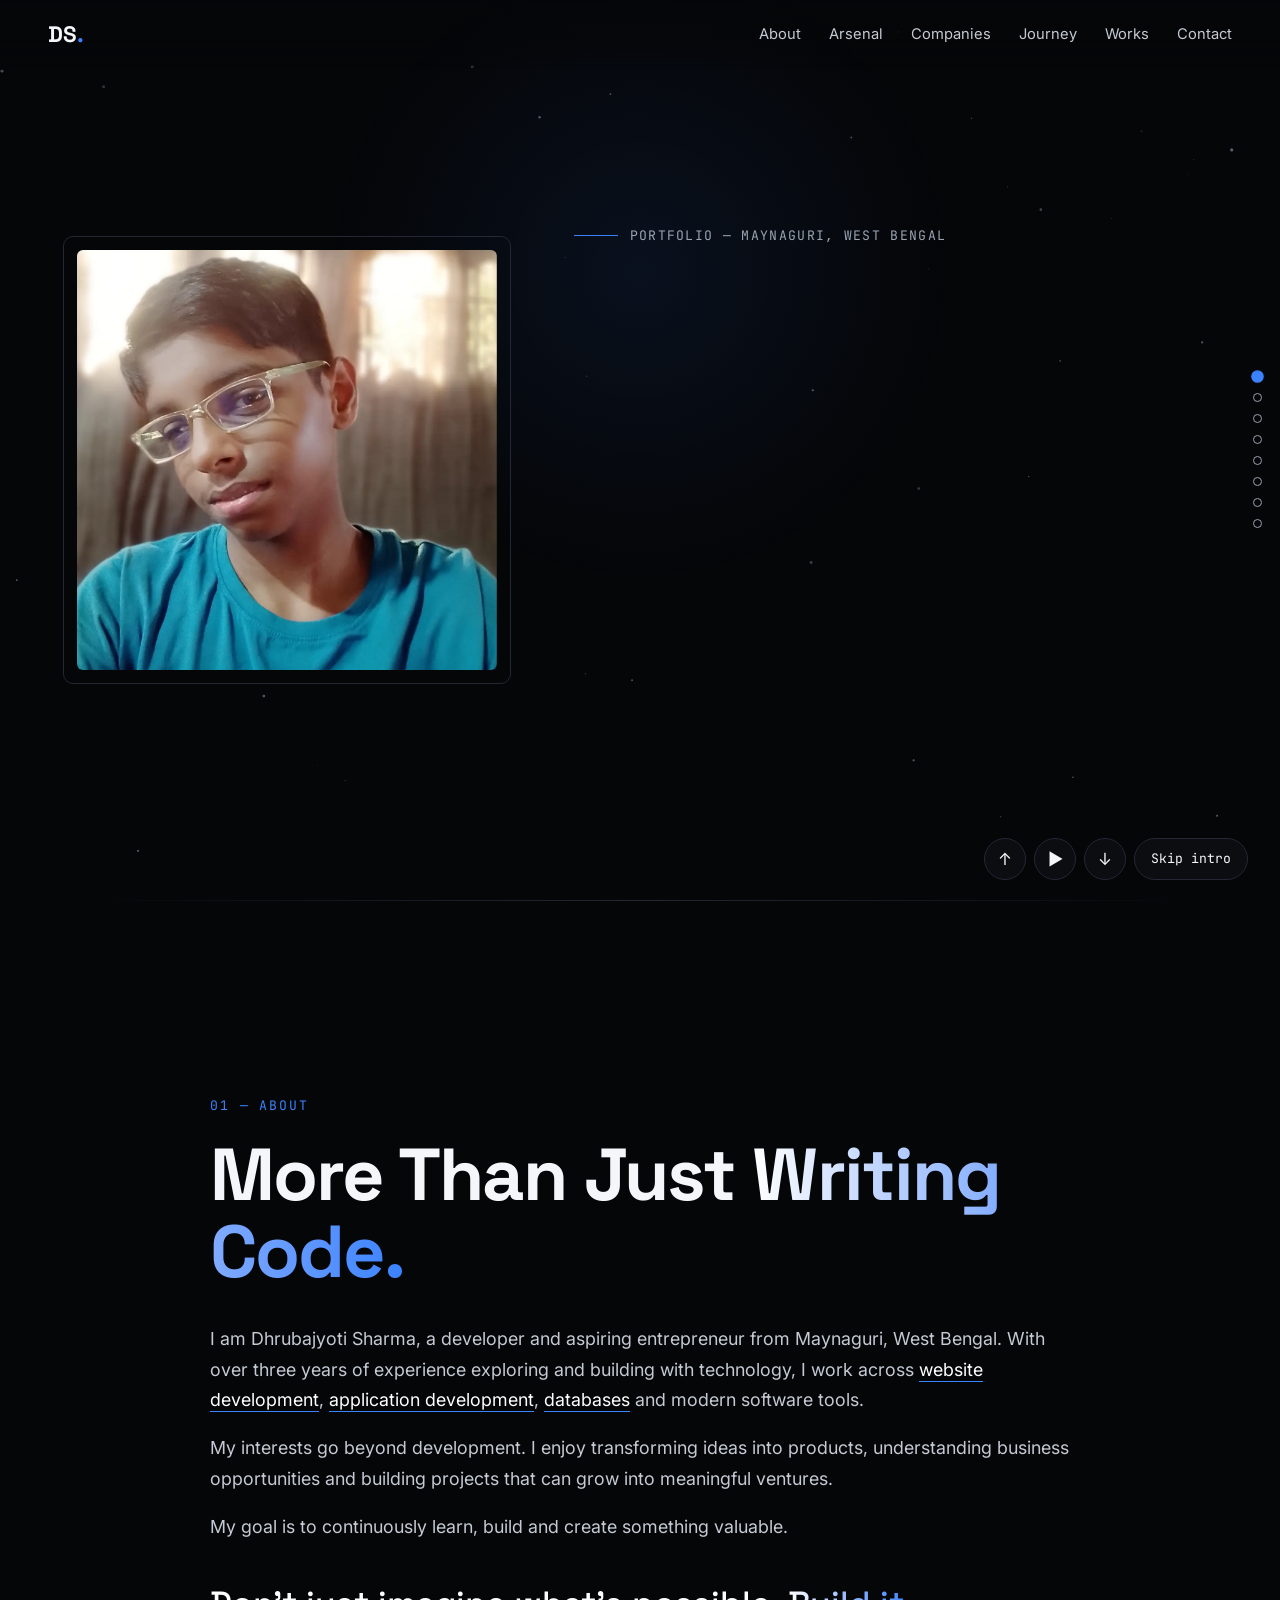
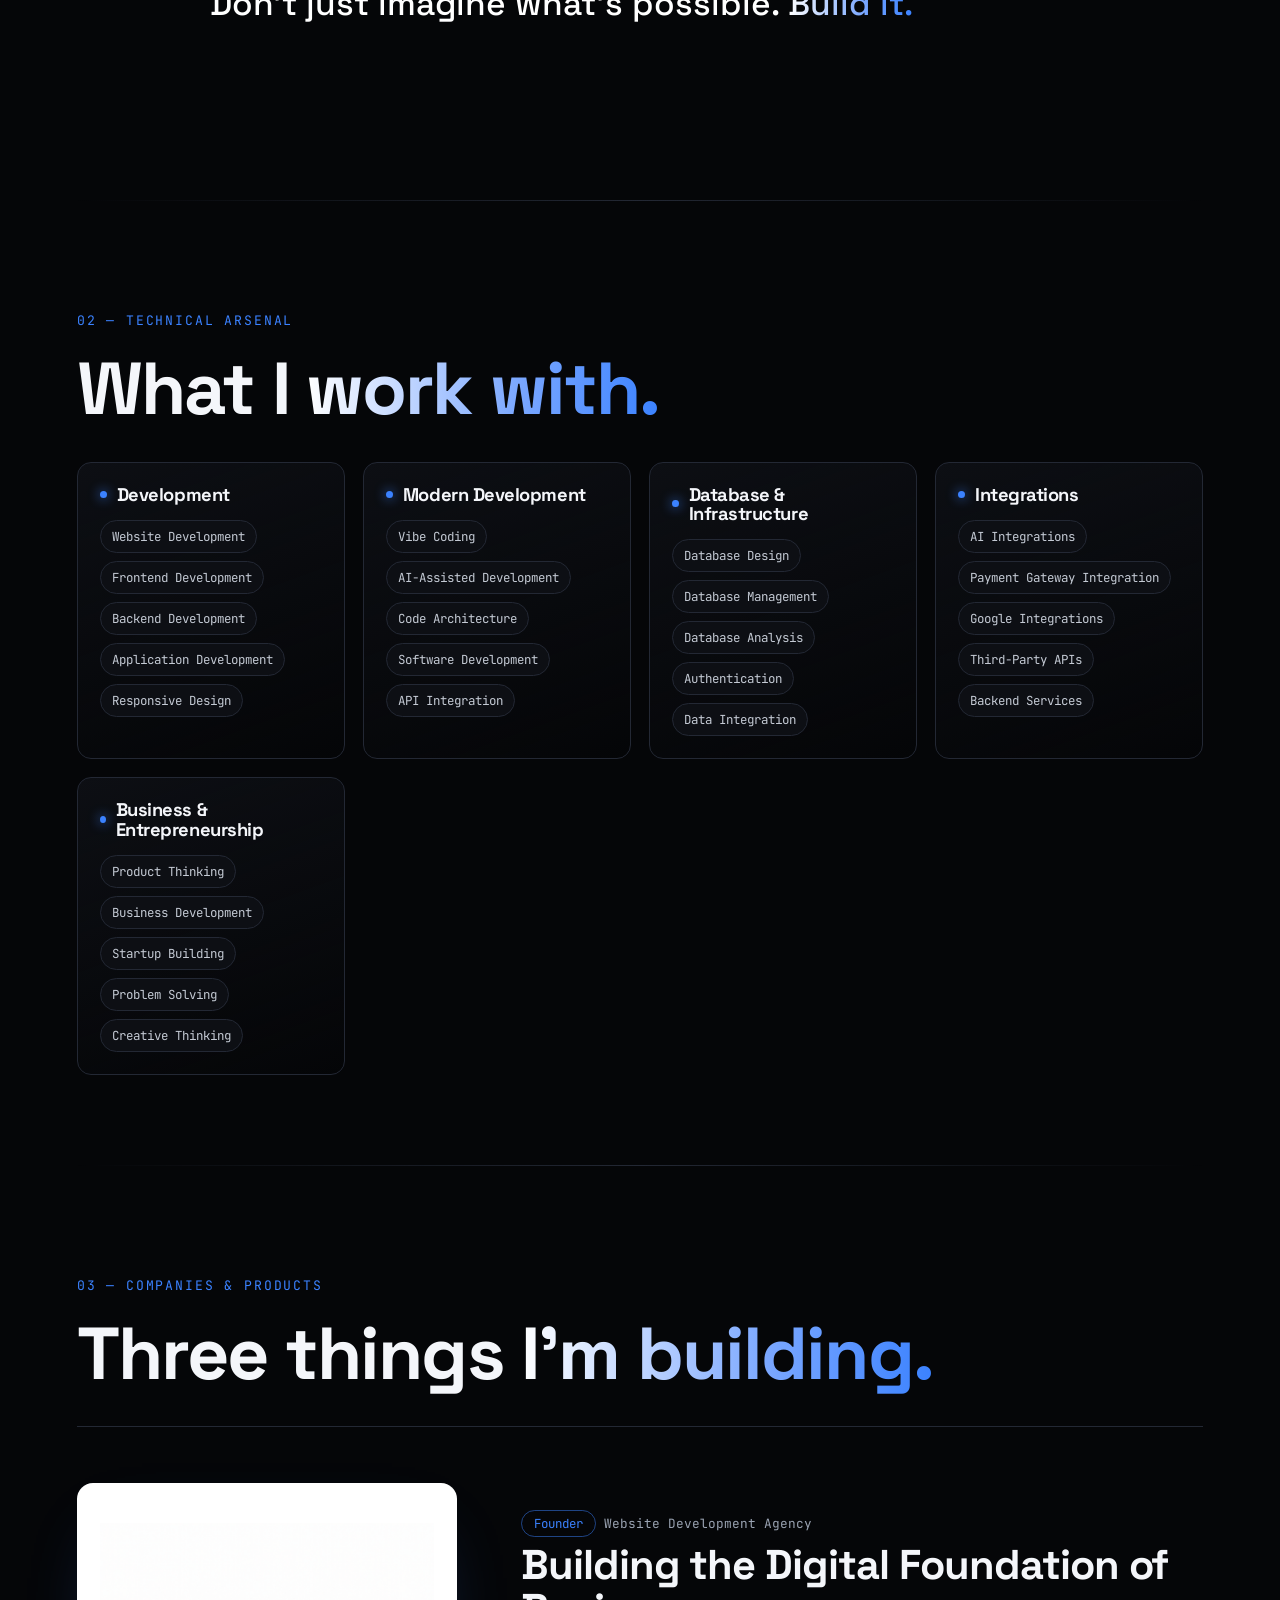
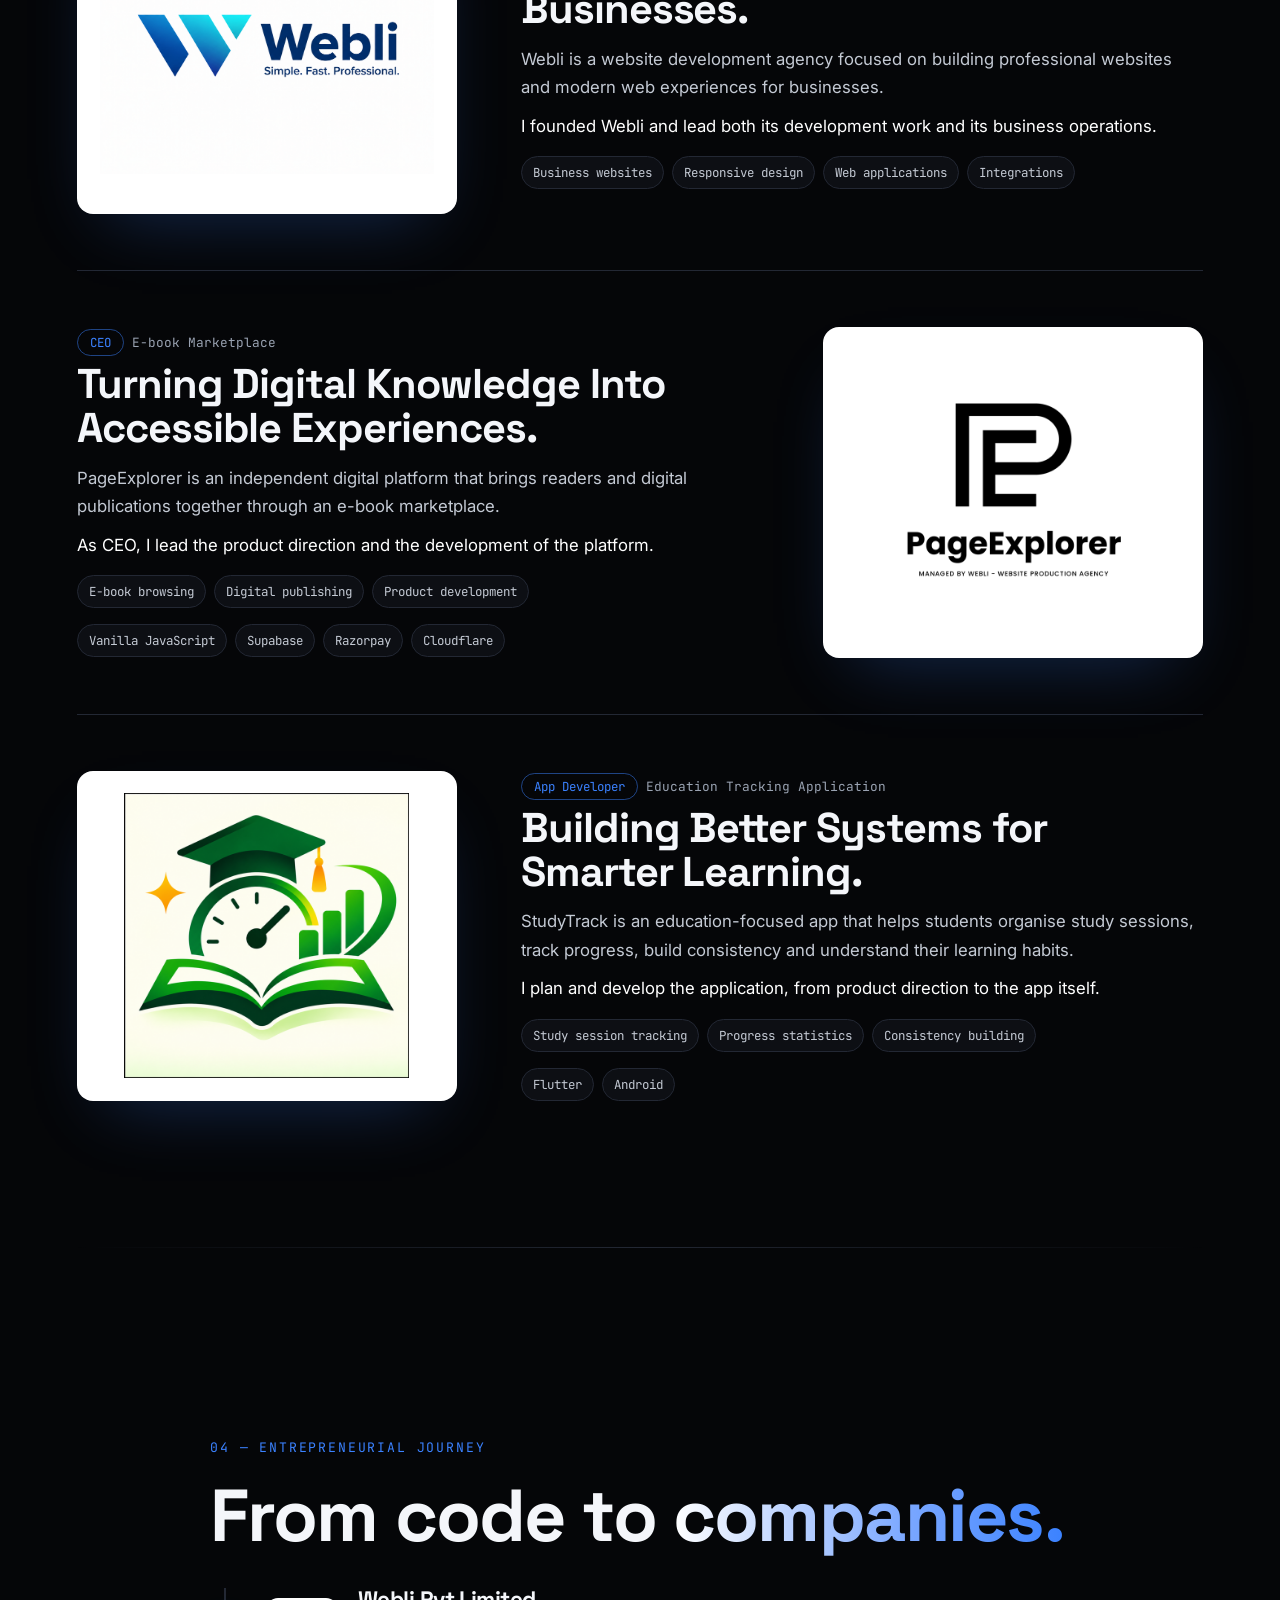
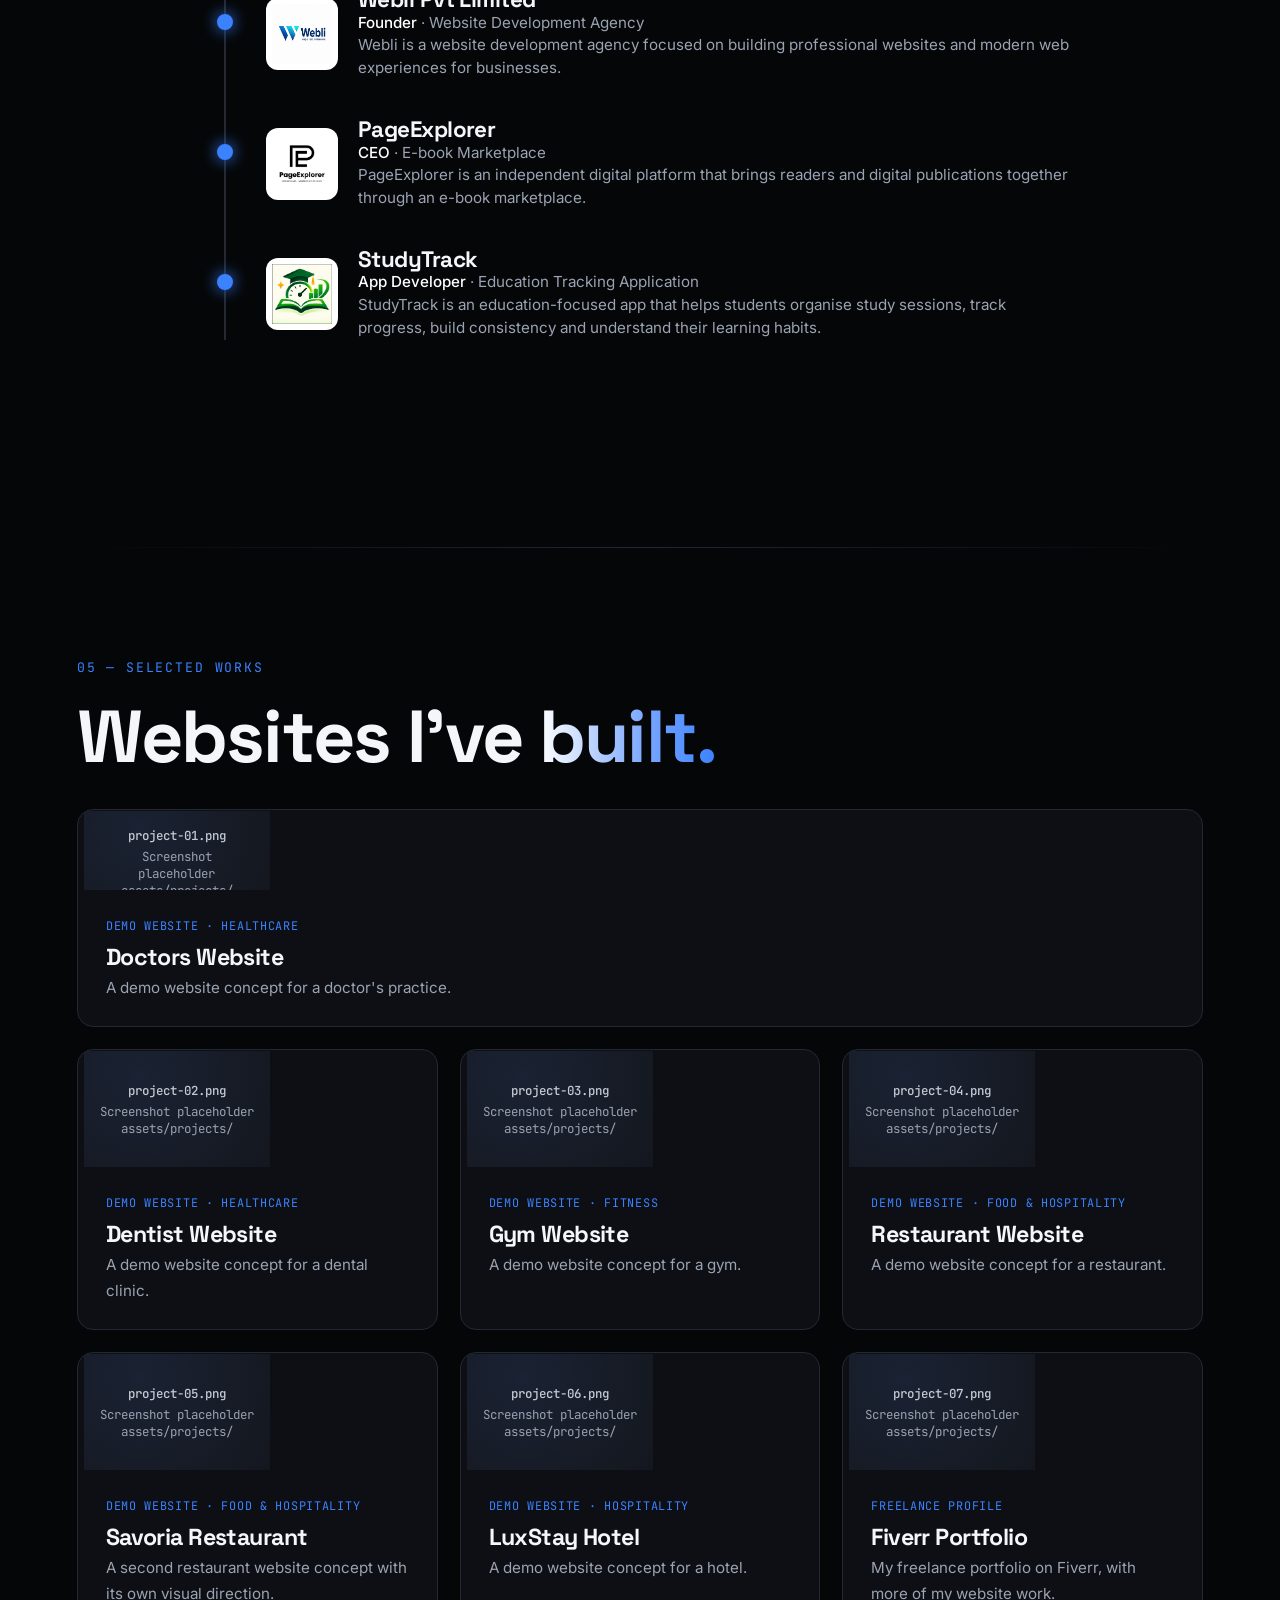
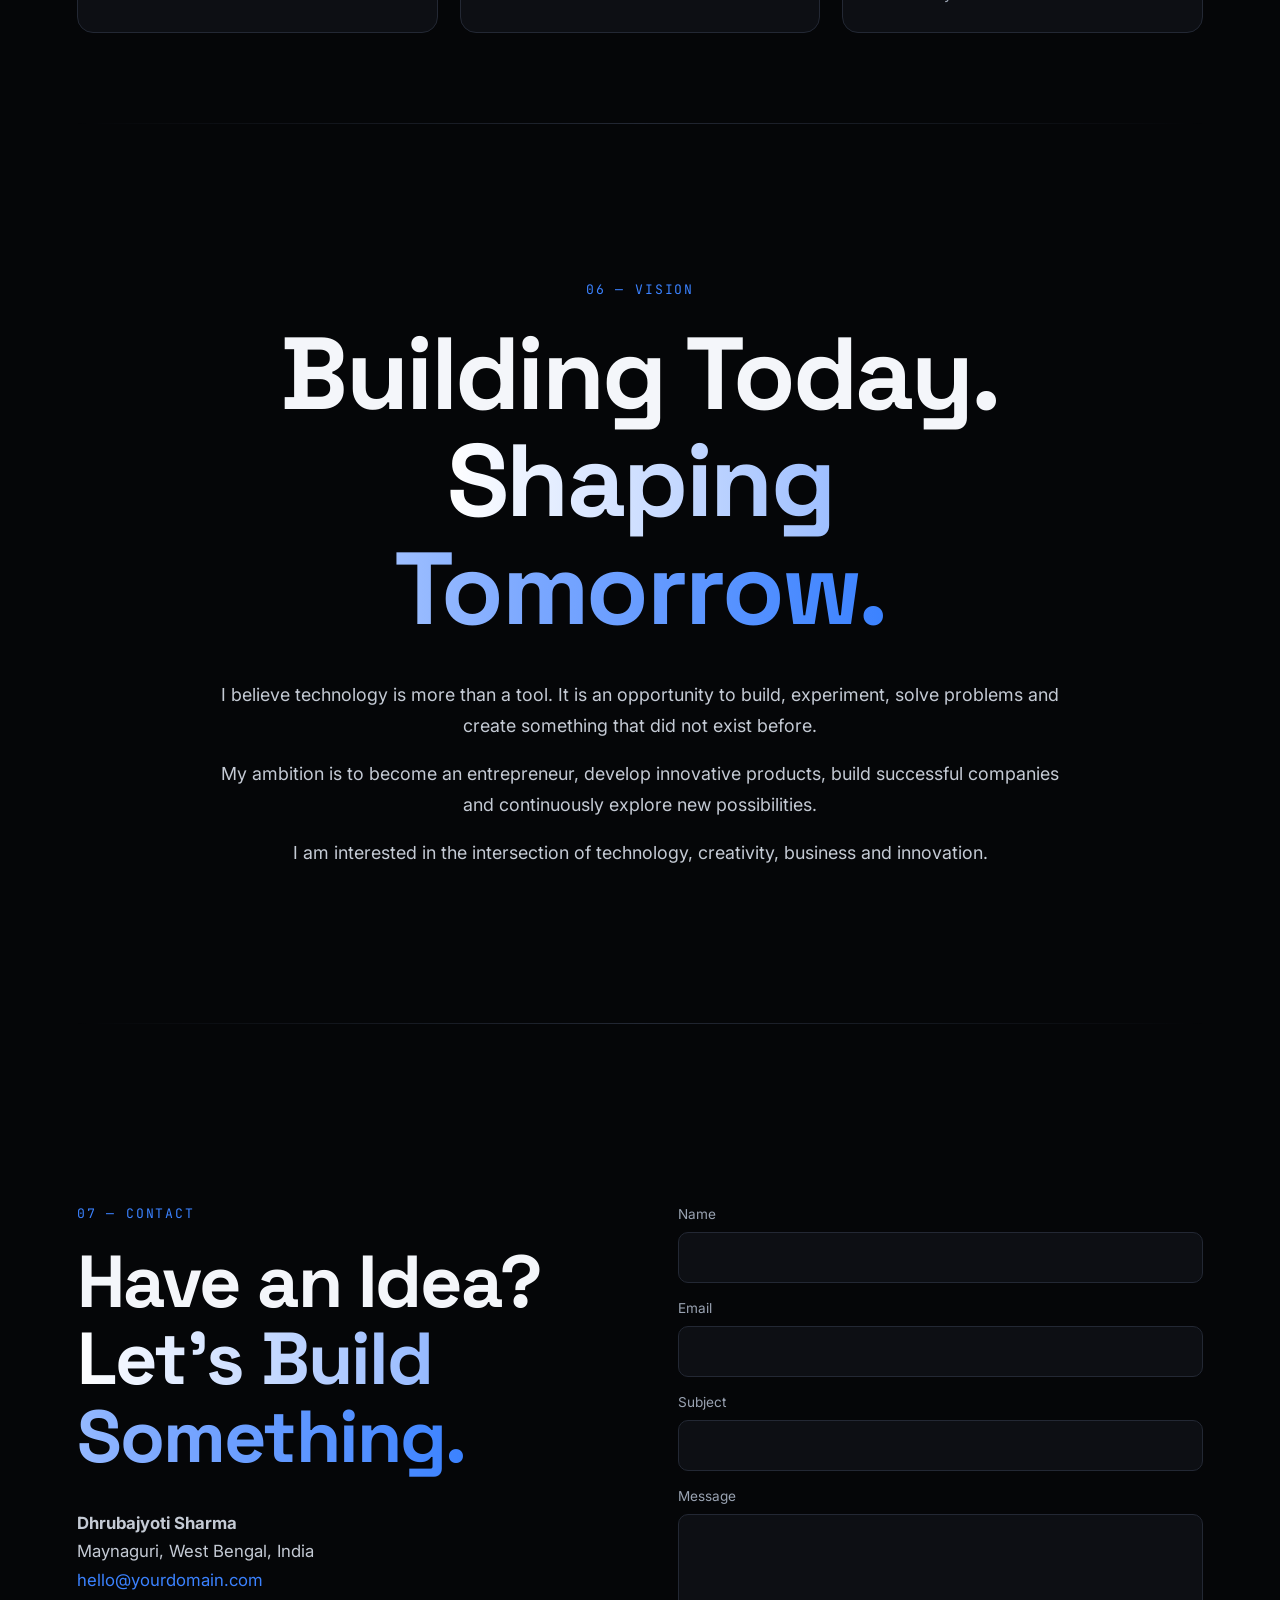
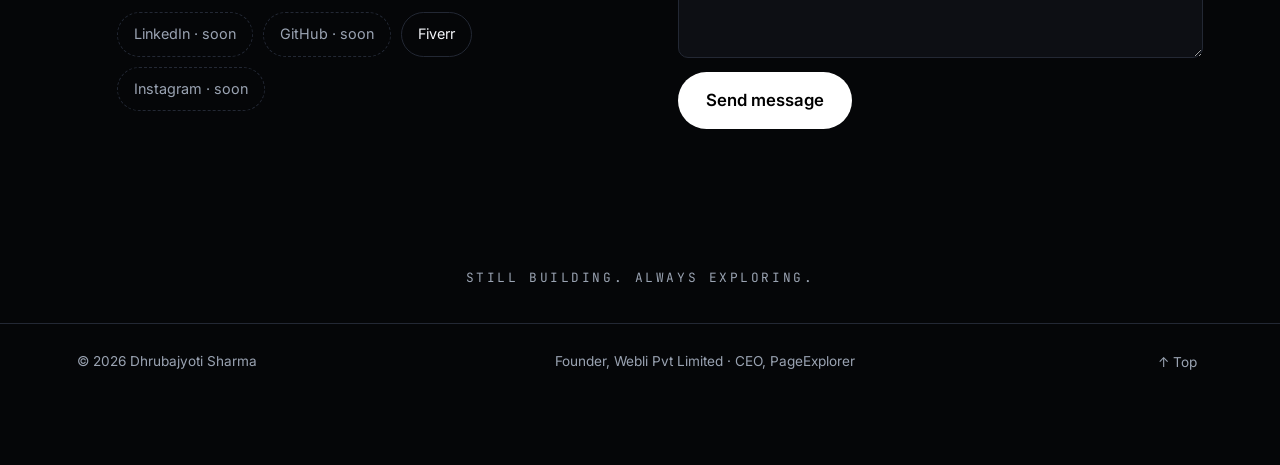
==== portfolio/index.html @ 236fb693 "Add files via upload" ====
<!doctype html>
<html lang="en">
<head>
<meta charset="utf-8">
<meta name="viewport" content="width=device-width,initial-scale=1">
<title>Dhrubajyoti Sharma — Developer, Builder, Entrepreneur</title>
<meta name="description" content="Dhrubajyoti Sharma is a website and app developer and entrepreneur from Maynaguri, West Bengal. Founder of Webli Pvt Limited, CEO of PageExplorer, App Developer of StudyTrack.">
<meta property="og:type" content="website"><meta property="og:title" content="Dhrubajyoti Sharma — Developer. Builder. Entrepreneur.">
<meta property="og:description" content="Founder of Webli Pvt Limited, CEO of PageExplorer and App Developer of StudyTrack.">
<meta property="og:image" content="/assets/profile/dhrubajyoti.png"><meta name="twitter:card" content="summary_large_image">
<meta name="theme-color" content="#050608">
<link rel="icon" href="/assets/icons/favicon.svg" type="image/svg+xml">
<link rel="preconnect" href="https://fonts.googleapis.com"><link rel="preconnect" href="https://fonts.gstatic.com" crossorigin>
<link rel="stylesheet" href="https://fonts.googleapis.com/css2?family=Inter:wght@400;500;600&family=JetBrains+Mono:wght@400;500&family=Space+Grotesk:wght@500;700&display=swap">
<link rel="stylesheet" href="css/style.css">
</head>
<body>
<div id="loader" aria-hidden="true"><span>DS</span><i></i></div>
<canvas id="fx" aria-hidden="true"></canvas><div id="glow" aria-hidden="true"></div>
<div id="cur" aria-hidden="true"></div>
<a class="skip" href="#about">Skip to content</a>

<header id="nav">
  <a class="brand" href="#hero" aria-label="Dhrubajyoti Sharma, home">DS<span>.</span></a>
  <nav id="menu" aria-label="Main">
    <a href="#about">About</a><a href="#skills">Arsenal</a><a href="#companies">Companies</a><a href="#journey">Journey</a><a href="#works">Works</a><a href="#contact">Contact</a>
  </nav>
  <button id="burger" aria-label="Open menu" aria-expanded="false"><b></b><b></b></button>
</header>
<div id="bar"><i></i></div>
<ol id="dots" aria-label="Sections"></ol>

<div id="ctl" role="group" aria-label="Presentation controls">
  <button id="prev" aria-label="Previous section">↑</button>
  <button id="play" aria-label="Play presentation">▶</button>
  <button id="next" aria-label="Next section">↓</button>
  <button id="skipIntro" class="txt">Skip intro</button>
</div>

<main>
<section id="hero" class="scene" data-label="Intro">
  <div class="hero-grid">
    <div class="portrait st st2">
      <div class="frame"><img src="assets/profile/dhrubajyoti.png" alt="Portrait of Dhrubajyoti Sharma" width="900" height="900" fetchpriority="high"></div>
      <span class="ring"></span>
    </div>
    <div class="hero-text">
      <p class="kicker mono st st1"><i></i>Portfolio — Maynaguri, West Bengal</p>
      <h1 id="hName" aria-label="Dhrubajyoti Sharma"></h1>
      <p class="roles st st3">Developer. Builder. Entrepreneur.</p>
      <p id="hIntro" class="lead"></p>
      <div class="stats st st4"><b>3+</b><span>Years of Coding Experience</span></div>
      <p class="tags mono st st4">Website Development <u>|</u> App Development <u>|</u> Vibe Coding <u>|</u> Entrepreneurship</p>
      <p class="founder st st4">Founder of <b>Webli Pvt Limited</b> · CEO of <b>PageExplorer</b> · App Developer of <b>StudyTrack</b></p>
      <div class="cta st st5"><a class="btn mag" href="#journey">Explore My Journey</a><a class="btn ghost mag" href="#works">View My Projects</a></div>
    </div>
  </div>
</section>

<section id="about" class="scene" data-label="About">
  <div class="wrap narrow">
    <p class="eyebrow mono rv">01 — About</p>
    <h2 class="big rv">More Than Just <em>Writing Code.</em></h2>
    <div class="copy">
      <p class="rv">I am Dhrubajyoti Sharma, a developer and aspiring entrepreneur from Maynaguri, West Bengal. With over three years of experience exploring and building with technology, I work across <mark>website development</mark>, <mark>application development</mark>, <mark>databases</mark> and modern software tools.</p>
      <p class="rv">My interests go beyond development. I enjoy transforming ideas into products, understanding business opportunities and building projects that can grow into meaningful ventures.</p>
      <p class="rv">My goal is to continuously learn, build and create something valuable.</p>
    </div>
    <p class="statement rv">Don't just imagine what's possible. <em>Build it.</em></p>
  </div>
</section>

<section id="skills" class="scene" data-label="Arsenal">
  <div class="wrap">
    <p class="eyebrow mono rv">02 — Technical Arsenal</p>
    <h2 class="big rv">What I <em>work with.</em></h2>
    <div id="skillGrid" class="skills"></div>
  </div>
</section>

<section id="companies" class="scene" data-label="Companies">
  <div class="wrap">
    <p class="eyebrow mono rv">03 — Companies &amp; Products</p>
    <h2 class="big rv">Three things <em>I'm building.</em></h2>
    <div id="coList"></div>
  </div>
</section>

<section id="journey" class="scene" data-label="Journey">
  <div class="wrap narrow">
    <p class="eyebrow mono rv">04 — Entrepreneurial Journey</p>
    <h2 class="big rv">From code to <em>companies.</em></h2>
    <ol id="timeline" class="timeline"><li class="line"><i></i></li></ol>
  </div>
</section>

<section id="works" class="scene" data-label="Works">
  <div class="wrap">
    <p class="eyebrow mono rv">05 — Selected Works</p>
    <h2 class="big rv">Websites I've <em>built.</em></h2>
    <div id="workGrid" class="works"></div>
  </div>
</section>

<section id="vision" class="scene center" data-label="Vision">
  <div class="wrap narrow">
    <p class="eyebrow mono rv">06 — Vision</p>
    <h2 class="huge rv">Building Today.<br><em>Shaping Tomorrow.</em></h2>
    <p class="rv">I believe technology is more than a tool. It is an opportunity to build, experiment, solve problems and create something that did not exist before.</p>
    <p class="rv">My ambition is to become an entrepreneur, develop innovative products, build successful companies and continuously explore new possibilities.</p>
    <p class="rv">I am interested in the intersection of technology, creativity, business and innovation.</p>
  </div>
</section>

<section id="contact" class="scene" data-label="Contact">
  <div class="wrap contact">
    <div>
      <p class="eyebrow mono rv">07 — Contact</p>
      <h2 class="big rv">Have an Idea? <em>Let's Build Something.</em></h2>
      <address class="rv"><b>Dhrubajyoti Sharma</b><br>Maynaguri, West Bengal, India<br><a id="mail" href="#"></a><br><span id="phone"></span></address>
      <ul id="socials" class="socials rv"></ul>
    </div>
    <form id="form" class="rv" novalidate>
      <label>Name<input name="name" autocomplete="name" required></label>
      <label>Email<input name="email" type="email" autocomplete="email" required></label>
      <label>Subject<input name="subject" required></label>
      <label>Message<textarea name="message" rows="5" required></textarea></label>
      <button class="btn mag" type="submit">Send message</button>
      <p id="fmsg" role="status" aria-live="polite"></p>
    </form>
  </div>
  <p class="closing mono rv">Still Building. Always Exploring.</p>
</section>
</main>

<footer><span>© <span id="yr"></span> Dhrubajyoti Sharma</span><span>Founder, Webli Pvt Limited · CEO, PageExplorer</span><button id="top" aria-label="Back to top">↑ Top</button></footer>

<dialog id="pd"><button class="x" aria-label="Close">×</button><div id="pdBody"></div></dialog>
<noscript><style>#loader{display:none}.rv,.st{opacity:1!important;transform:none!important}</style></noscript>
<script src="js/config.js"></script>
<script src="js/main.js"></script>
</body>
</html>
---- portfolio/css/style.css ----
:root{--bg:#050608;--ch:#0d0f14;--ch2:#14171e;--line:#232834;--tx:#f4f6fa;--mu:#9aa3b2;--si:#c4cad4;--bl:#3b82ff;--hf:'Space Grotesk',system-ui,sans-serif;--bf:'Inter',system-ui,sans-serif;--mf:'JetBrains Mono',ui-monospace,monospace;--e:cubic-bezier(.2,.7,.2,1)}
*{box-sizing:border-box;margin:0}html{scroll-behavior:smooth;scroll-padding-top:0}
body{background:var(--bg);color:var(--tx);font:400 1.05rem/1.7 var(--bf);overflow-x:hidden;-webkit-font-smoothing:antialiased}
img{max-width:100%;display:block}a{color:inherit;text-decoration:none}button{font:inherit;color:inherit;cursor:pointer;background:none;border:0}
.mono{font-family:var(--mf)}em{font-style:normal;color:var(--si);background:linear-gradient(90deg,#fff,#7aa7ff 60%,var(--bl));-webkit-background-clip:text;background-clip:text;-webkit-text-fill-color:transparent}
mark{background:none;color:#fff;border-bottom:1px solid var(--bl);padding-bottom:1px}
:focus-visible{outline:2px solid var(--bl);outline-offset:3px}
.skip{position:fixed;left:-999px;top:8px;z-index:99;background:#fff;color:#000;padding:8px 14px;border-radius:8px}.skip:focus{left:8px}
#fx{position:fixed;inset:0;width:100%;height:100%;z-index:0;pointer-events:none}
#glow{position:fixed;inset:0;z-index:0;pointer-events:none;background:radial-gradient(520px circle at var(--mx,50%) var(--my,30%),rgba(59,130,255,.09),transparent 60%)}
#cur{position:fixed;left:0;top:0;width:34px;height:34px;margin:-17px 0 0 -17px;border:1px solid rgba(255,255,255,.5);border-radius:50%;z-index:90;pointer-events:none;opacity:0;transition:width .25s,height .25s,margin .25s,background .25s,opacity .3s}
#cur.on{opacity:1}#cur.big{width:64px;height:64px;margin:-32px 0 0 -32px;background:rgba(59,130,255,.15)}
@media(hover:none),(pointer:coarse){#cur{display:none}}
#loader{position:fixed;inset:0;z-index:100;background:var(--bg);display:grid;place-items:center;transition:opacity .8s,visibility .8s}
#loader span{font:700 2.4rem var(--hf);letter-spacing:.1em}#loader i{position:absolute;left:50%;top:calc(50% + 40px);width:90px;margin-left:-45px;height:2px;background:linear-gradient(90deg,transparent,var(--bl),transparent);animation:ld 1.1s infinite}
@keyframes ld{50%{opacity:.2;transform:scaleX(.4)}}#loader.out{opacity:0;visibility:hidden}
#nav{position:fixed;top:0;left:0;right:0;z-index:50;display:flex;justify-content:space-between;align-items:center;padding:18px clamp(18px,4vw,48px);background:linear-gradient(#050608e6,transparent)}
.brand{font:700 1.4rem var(--hf)}.brand span{color:var(--bl)}
#menu{display:flex;gap:28px;font-size:.92rem;color:var(--si)}#menu a{position:relative;padding:4px 0}#menu a:after{content:"";position:absolute;left:0;bottom:0;height:1px;width:100%;background:var(--bl);transform:scaleX(0);transform-origin:left;transition:transform .4s var(--e)}#menu a:hover:after,#menu a.act:after{transform:scaleX(1)}#menu a.act,#menu a:hover{color:#fff}
#burger{display:none;width:44px;height:44px;position:relative}#burger b{position:absolute;left:11px;right:11px;height:2px;background:#fff;transition:.3s}#burger b:first-child{top:17px}#burger b:last-child{top:25px}#burger[aria-expanded=true] b:first-child{top:21px;transform:rotate(45deg)}#burger[aria-expanded=true] b:last-child{top:21px;transform:rotate(-45deg)}
#bar{position:fixed;top:0;left:0;right:0;height:2px;z-index:60}#bar i{display:block;height:100%;width:0;background:linear-gradient(90deg,var(--si),var(--bl))}
#dots{position:fixed;right:18px;top:50%;transform:translateY(-50%);z-index:40;list-style:none;display:flex;flex-direction:column;gap:12px}
#dots a{display:block;width:9px;height:9px;border-radius:50%;border:1px solid var(--mu);transition:.3s}#dots a.act{background:var(--bl);border-color:var(--bl);transform:scale(1.4)}
#ctl{position:fixed;right:clamp(14px,3vw,32px);bottom:20px;z-index:55;display:flex;gap:8px;align-items:center}
#ctl button{height:42px;min-width:42px;border:1px solid var(--line);border-radius:21px;background:#0d0f14cc;backdrop-filter:blur(6px);transition:.3s}#ctl button:hover{border-color:var(--bl)}#ctl .txt{padding:0 16px;font-size:.82rem;font-family:var(--mf)}
.scene{position:relative;z-index:1;min-height:100vh;min-height:100svh;display:flex;align-items:center;padding:110px clamp(20px,6vw,90px) 90px}
.scene+.scene:before{content:"";position:absolute;top:0;left:clamp(20px,6vw,90px);right:clamp(20px,6vw,90px);height:1px;background:linear-gradient(90deg,transparent,var(--line),transparent)}
.scene.center{text-align:center}.wrap{width:100%;max-width:1200px;margin:0 auto}.narrow{max-width:860px}
.eyebrow{color:var(--bl);font-size:.82rem;letter-spacing:.14em;text-transform:uppercase;margin-bottom:18px}
h1,h2,h3{font-family:var(--hf);line-height:1.05;letter-spacing:-.025em}
.big{font-size:clamp(2.3rem,6vw,4.6rem);margin-bottom:34px}.huge{font-size:clamp(2.6rem,8vw,6.4rem);margin-bottom:38px}
.copy p,.center p:not(.eyebrow){color:var(--si);margin-bottom:18px;font-size:1.12rem}
.statement{margin-top:40px;font:500 clamp(1.4rem,3vw,2.1rem)/1.25 var(--hf)!important;color:#fff!important}
.rv{opacity:0;transform:translateY(26px);transition:opacity .7s var(--e),transform .7s var(--e);transition-delay:calc(var(--i,0)*70ms)}.rv.in{opacity:1;transform:none}
/* hero */
.hero-grid{width:100%;max-width:1200px;margin:0 auto;display:grid;grid-template-columns:minmax(260px,420px) 1fr;gap:clamp(28px,6vw,90px);align-items:center}
.st{opacity:0;transform:translateY(16px);transition:opacity .8s var(--e),transform .8s var(--e)}
.s1 .st1,.s2 .st2,.s3 .st3,.s4 .st4,.s5 .st5{opacity:1;transform:none}
.portrait{position:relative}.frame{aspect-ratio:1;border-radius:6px;overflow:hidden;clip-path:inset(100% 0 0 0);box-shadow:0 40px 90px -30px rgba(59,130,255,.35),0 30px 60px #000;transition:clip-path 1.2s var(--e)}
.frame img{width:100%;height:100%;object-fit:cover;transform:scale(1.18);transition:transform 1.6s var(--e)}
.s2 .frame{clip-path:inset(0)}.s2 .frame img{transform:none}
.ring{position:absolute;inset:-14px;border:1px solid var(--line);border-radius:10px;pointer-events:none;opacity:0;transition:opacity 1.4s .6s}.s2 .ring{opacity:1}
.portrait.st{transform:none}
.kicker{display:flex;align-items:center;gap:12px;color:var(--mu);font-size:.82rem;letter-spacing:.1em;text-transform:uppercase;margin-bottom:20px}.kicker i{display:block;width:44px;height:1px;background:var(--bl);transform-origin:left}
#hName{font-size:clamp(2.1rem,5.4vw,4.4rem);min-height:1.1em;letter-spacing:-.02em;word-break:break-word}
.typing:after{content:"";display:inline-block;width:.07em;height:.9em;margin-left:.08em;background:var(--bl);vertical-align:-.08em;animation:bl .8s steps(1) infinite}@keyframes bl{50%{opacity:0}}
.roles{font:500 clamp(1.1rem,2.2vw,1.6rem) var(--hf);color:var(--si);margin:12px 0 18px}
.lead{font-family:var(--mf);font-size:clamp(.92rem,1.5vw,1.05rem);color:var(--si);min-height:3.6em;max-width:600px;line-height:1.65}
.stats{display:flex;align-items:baseline;gap:14px;margin:16px 0 8px}.stats b{font:700 3rem var(--hf);color:#fff}.stats span{color:var(--mu)}
.tags{font-size:.8rem;color:var(--mu);margin-bottom:12px}.tags u{text-decoration:none;color:var(--bl);margin:0 6px}
.founder{color:var(--si);font-size:.98rem}.founder b{color:#fff;font-weight:500}
.cta{display:flex;gap:14px;flex-wrap:wrap;margin-top:26px}
.btn{display:inline-block;padding:14px 28px;border-radius:999px;background:#fff;color:#000;font-weight:600;transition:background .3s,color .3s,box-shadow .3s,transform .2s}.btn:hover{background:var(--bl);color:#fff;box-shadow:0 0 40px rgba(59,130,255,.45)}
.btn.ghost{background:transparent;color:#fff;border:1px solid var(--si)}.btn.ghost:hover{border-color:var(--bl);background:rgba(59,130,255,.12)}
/* skills */
.skills{display:grid;grid-template-columns:repeat(auto-fit,minmax(250px,1fr));gap:18px}
.cat{border:1px solid var(--line);background:linear-gradient(160deg,var(--ch),transparent);border-radius:14px;padding:22px;position:relative;transition:border-color .4s,transform .4s}.cat:hover{border-color:var(--bl);transform:translateY(-4px)}
.cat h3{font-size:1.15rem;margin-bottom:16px;display:flex;gap:10px;align-items:center}.cat h3:before{content:"";width:7px;height:7px;border-radius:50%;background:var(--bl);box-shadow:0 0 12px var(--bl)}
.chips{display:flex;flex-wrap:wrap;gap:8px}.chips span{font:.78rem var(--mf);padding:7px 11px;border:1px solid var(--line);border-radius:999px;color:var(--si);background:var(--ch);transition:.25s}.chips span:hover{color:#fff;border-color:var(--bl);background:rgba(59,130,255,.1)}
/* companies */
.co{display:grid;grid-template-columns:minmax(220px,380px) 1fr;gap:clamp(24px,5vw,64px);align-items:center;padding:clamp(28px,5vw,56px) 0;border-top:1px solid var(--line)}.co:nth-child(even){grid-template-columns:1fr minmax(220px,380px)}.co:nth-child(even) .logo{order:2}
.logo{aspect-ratio:4/3;background:#fff;border-radius:16px;display:grid;place-items:center;padding:6%;box-shadow:0 30px 70px -30px rgba(59,130,255,.3)}.logo img{max-height:100%;object-fit:contain}
.co h3{font-size:clamp(1.6rem,3.4vw,2.6rem);margin:6px 0 14px}.role{display:inline-block;font:.78rem var(--mf);color:var(--bl);border:1px solid rgba(59,130,255,.5);padding:4px 12px;border-radius:99px;margin-right:8px}.cat2{font:.8rem var(--mf);color:var(--mu)}
.co p{color:var(--si)}.co .inv{margin-top:10px;color:#fff}.chips.sm{margin-top:16px}
/* timeline */
.timeline{list-style:none;position:relative;padding-left:56px}.timeline .line{position:absolute;left:14px;top:0;bottom:0;width:2px;background:var(--line)}.timeline .line i{display:block;width:100%;height:var(--p,0%);background:linear-gradient(var(--si),var(--bl));box-shadow:0 0 14px var(--bl)}
.tl{position:relative;margin-bottom:38px;display:grid;grid-template-columns:72px 1fr;gap:20px;align-items:center}.tl:before{content:"";position:absolute;left:-49px;top:26px;width:12px;height:12px;border-radius:50%;background:var(--bg);border:2px solid var(--mu);transition:.5s}.tl.in:before{border-color:var(--bl);background:var(--bl);box-shadow:0 0 16px var(--bl)}
.tl .lg{background:#fff;border-radius:12px;aspect-ratio:1;display:grid;place-items:center;padding:6px}.tl h3{font-size:1.4rem}.tl p{color:var(--mu);font-size:.95rem;line-height:1.5}
/* works */
.works{display:grid;grid-template-columns:repeat(auto-fit,minmax(300px,1fr));gap:22px}.work:first-child{grid-column:1/-1}
.work{text-align:left;display:flex;flex-direction:column;border:1px solid var(--line);border-radius:16px;overflow:hidden;background:var(--ch);transition:border-color .4s,transform .5s var(--e)}.work:hover{border-color:var(--bl);transform:translateY(-6px)}
.shot{position:relative;aspect-ratio:16/10;background:radial-gradient(circle at 30% 20%,#1a2233,var(--ch2));display:grid;place-items:center;overflow:hidden}.work:first-child .shot{aspect-ratio:21/9}
.shot img{position:absolute;inset:0;width:100%;height:100%;object-fit:cover;transition:transform .9s var(--e)}.work:hover .shot img{transform:scale(1.06)}
.ph{text-align:center;color:var(--mu);font:.78rem var(--mf);padding:16px}.ph b{display:block;color:var(--si);font-weight:500;margin-bottom:4px}
.winfo{padding:20px 22px 24px}.winfo small{font:.74rem var(--mf);color:var(--bl);letter-spacing:.06em;text-transform:uppercase}.winfo h3{font-size:1.45rem;margin:6px 0}.winfo p{color:var(--mu);font-size:.95rem}
/* contact */
.contact{display:grid;grid-template-columns:1fr 1fr;gap:clamp(28px,6vw,80px);align-items:start}address{font-style:normal;color:var(--si);margin:10px 0 18px}address a{color:var(--bl)}
.socials{list-style:none;display:flex;gap:10px;flex-wrap:wrap}.socials a,.socials span{display:block;padding:9px 16px;border:1px solid var(--line);border-radius:99px;font-size:.9rem}.socials a:hover{border-color:var(--bl)}.socials span{color:var(--mu);border-style:dashed}
form{display:grid;gap:14px}label{display:grid;gap:6px;font-size:.85rem;color:var(--mu)}
input,textarea{width:100%;background:var(--ch);border:1px solid var(--line);border-radius:10px;color:#fff;font:inherit;padding:13px 14px}input:focus,textarea:focus{outline:0;border-color:var(--bl)}input.bad,textarea.bad{border-color:#ff5c6c}
form .btn{justify-self:start;border:0}#fmsg{min-height:1.4em;font-size:.92rem}#fmsg.ok{color:#59d68c}#fmsg.err{color:#ff7d8a}
.closing{position:absolute;bottom:34px;left:0;right:0;text-align:center;color:var(--mu);letter-spacing:.2em;font-size:.8rem;text-transform:uppercase}
footer{position:relative;z-index:1;display:flex;justify-content:space-between;gap:12px;flex-wrap:wrap;padding:26px clamp(20px,6vw,90px) 90px;border-top:1px solid var(--line);color:var(--mu);font-size:.85rem}
/* dialog */
dialog{border:1px solid var(--line);border-radius:18px;background:var(--ch);color:#fff;width:min(880px,94vw);max-height:90vh;padding:0;overflow:auto}dialog::backdrop{background:rgba(0,0,0,.8);backdrop-filter:blur(4px)}
dialog[open]{animation:dg .5s var(--e)}@keyframes dg{from{opacity:0;transform:translateY(30px) scale(.97)}}
.x{position:absolute;right:12px;top:10px;font-size:2rem;width:44px;height:44px;z-index:2}.pd .shot{aspect-ratio:16/8}.pd .winfo{padding:26px 30px 32px}.pd dl{display:grid;grid-template-columns:130px 1fr;gap:8px 16px;margin:18px 0;color:var(--si);font-size:.95rem}.pd dt{color:var(--mu);font-family:var(--mf);font-size:.8rem}
/* responsive */
@media(max-width:900px){#menu{position:fixed;inset:0 0 auto 0;top:0;padding:84px 24px 28px;flex-direction:column;gap:6px;background:#050608f5;transform:translateY(-110%);transition:transform .5s var(--e);font-size:1.3rem}#menu.open{transform:none}#menu a{padding:12px 0}#burger{display:block;z-index:2}
.hero-grid,.co,.co:nth-child(even),.contact{grid-template-columns:1fr}.co:nth-child(even) .logo{order:0}.portrait{max-width:340px}#dots{display:none}.scene{padding-top:96px}.logo{max-width:420px}.closing{position:static;margin-top:40px}.timeline{padding-left:40px}.tl:before{left:-33px}.timeline .line{left:6px}}
@media(max-width:520px){body{font-size:1rem}.tl{grid-template-columns:56px 1fr}#ctl .txt{display:none}.work:first-child .shot{aspect-ratio:16/10}.pd dl{grid-template-columns:1fr}}
@media(prefers-reduced-motion:reduce){*,*:before,*:after{animation:none!important;transition:none!important;scroll-behavior:auto!important}.rv,.st{opacity:1;transform:none}.frame{clip-path:none}.frame img{transform:none}.ring{opacity:1}}
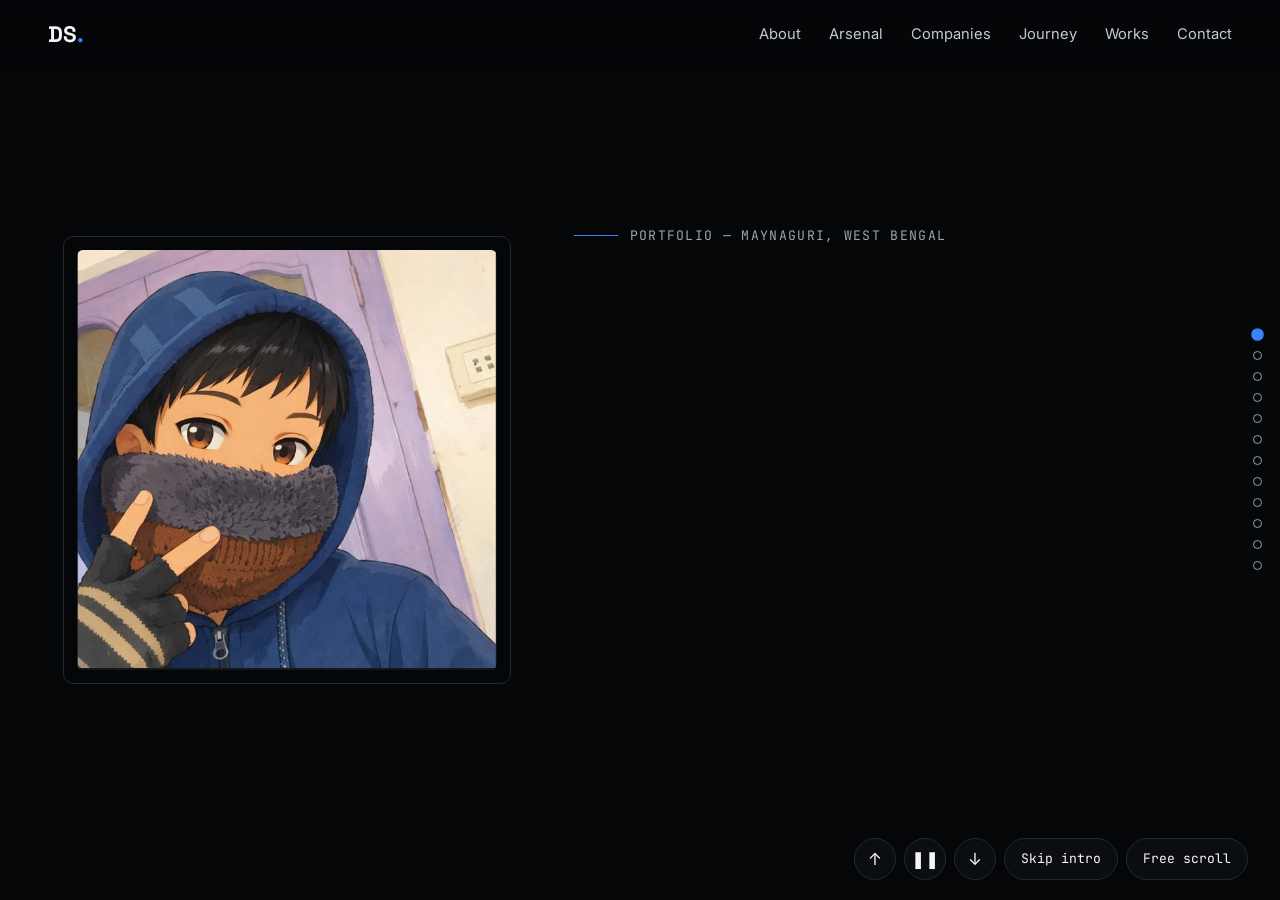
==== commit a58f009f: "Add files via upload" ====
--- a/portfolio/index.html
+++ b/portfolio/index.html
@@ -32,16 +32,17 @@
 
 <div id="ctl" role="group" aria-label="Presentation controls">
   <button id="prev" aria-label="Previous section">↑</button>
-  <button id="play" aria-label="Play presentation">▶</button>
+  <button id="play" aria-label="Pause presentation">❚❚</button>
   <button id="next" aria-label="Next section">↓</button>
   <button id="skipIntro" class="txt">Skip intro</button>
+  <button id="skipSlides" class="txt">Free scroll</button>
 </div>
 
 <main>
 <section id="hero" class="scene" data-label="Intro">
   <div class="hero-grid">
     <div class="portrait st st2">
-      <div class="frame"><img src="assets/profile/dhrubajyoti.png" alt="Portrait of Dhrubajyoti Sharma" width="900" height="900" fetchpriority="high"></div>
+      <div class="frame"><img src="assets/profile/dhrubajyoti.png" alt="Profile portrait of Dhrubajyoti Sharma" width="900" height="900" fetchpriority="high"></div>
       <span class="ring"></span>
     </div>
     <div class="hero-text">
@@ -78,27 +79,11 @@
   </div>
 </section>
 
-<section id="companies" class="scene" data-label="Companies">
-  <div class="wrap">
-    <p class="eyebrow mono rv">03 — Companies &amp; Products</p>
-    <h2 class="big rv">Three things <em>I'm building.</em></h2>
-    <div id="coList"></div>
-  </div>
-</section>
-
 <section id="journey" class="scene" data-label="Journey">
   <div class="wrap narrow">
     <p class="eyebrow mono rv">04 — Entrepreneurial Journey</p>
     <h2 class="big rv">From code to <em>companies.</em></h2>
     <ol id="timeline" class="timeline"><li class="line"><i></i></li></ol>
-  </div>
-</section>
-
-<section id="works" class="scene" data-label="Works">
-  <div class="wrap">
-    <p class="eyebrow mono rv">05 — Selected Works</p>
-    <h2 class="big rv">Websites I've <em>built.</em></h2>
-    <div id="workGrid" class="works"></div>
   </div>
 </section>
 
--- a/portfolio/css/style.css
+++ b/portfolio/css/style.css
@@ -18,7 +18,7 @@
 .brand{font:700 1.4rem var(--hf)}.brand span{color:var(--bl)}
 #menu{display:flex;gap:28px;font-size:.92rem;color:var(--si)}#menu a{position:relative;padding:4px 0}#menu a:after{content:"";position:absolute;left:0;bottom:0;height:1px;width:100%;background:var(--bl);transform:scaleX(0);transform-origin:left;transition:transform .4s var(--e)}#menu a:hover:after,#menu a.act:after{transform:scaleX(1)}#menu a.act,#menu a:hover{color:#fff}
 #burger{display:none;width:44px;height:44px;position:relative}#burger b{position:absolute;left:11px;right:11px;height:2px;background:#fff;transition:.3s}#burger b:first-child{top:17px}#burger b:last-child{top:25px}#burger[aria-expanded=true] b:first-child{top:21px;transform:rotate(45deg)}#burger[aria-expanded=true] b:last-child{top:21px;transform:rotate(-45deg)}
-#bar{position:fixed;top:0;left:0;right:0;height:2px;z-index:60}#bar i{display:block;height:100%;width:0;background:linear-gradient(90deg,var(--si),var(--bl))}
+#bar{position:fixed;top:0;left:0;right:0;height:2px;z-index:60}#bar i{display:block;height:100%;width:0;transition:width .35s;background:linear-gradient(90deg,var(--si),var(--bl))}
 #dots{position:fixed;right:18px;top:50%;transform:translateY(-50%);z-index:40;list-style:none;display:flex;flex-direction:column;gap:12px}
 #dots a{display:block;width:9px;height:9px;border-radius:50%;border:1px solid var(--mu);transition:.3s}#dots a.act{background:var(--bl);border-color:var(--bl);transform:scale(1.4)}
 #ctl{position:fixed;right:clamp(14px,3vw,32px);bottom:20px;z-index:55;display:flex;gap:8px;align-items:center}
@@ -58,7 +58,7 @@
 .cat h3{font-size:1.15rem;margin-bottom:16px;display:flex;gap:10px;align-items:center}.cat h3:before{content:"";width:7px;height:7px;border-radius:50%;background:var(--bl);box-shadow:0 0 12px var(--bl)}
 .chips{display:flex;flex-wrap:wrap;gap:8px}.chips span{font:.78rem var(--mf);padding:7px 11px;border:1px solid var(--line);border-radius:999px;color:var(--si);background:var(--ch);transition:.25s}.chips span:hover{color:#fff;border-color:var(--bl);background:rgba(59,130,255,.1)}
 /* companies */
-.co{display:grid;grid-template-columns:minmax(220px,380px) 1fr;gap:clamp(24px,5vw,64px);align-items:center;padding:clamp(28px,5vw,56px) 0;border-top:1px solid var(--line)}.co:nth-child(even){grid-template-columns:1fr minmax(220px,380px)}.co:nth-child(even) .logo{order:2}
+.co{display:grid;grid-template-columns:minmax(220px,380px) 1fr;gap:clamp(24px,5vw,64px);align-items:center;padding:clamp(8px,2vw,24px) 0}.co.alt{grid-template-columns:1fr minmax(220px,380px)}.co.alt .logo{order:2}
 .logo{aspect-ratio:4/3;background:#fff;border-radius:16px;display:grid;place-items:center;padding:6%;box-shadow:0 30px 70px -30px rgba(59,130,255,.3)}.logo img{max-height:100%;object-fit:contain}
 .co h3{font-size:clamp(1.6rem,3.4vw,2.6rem);margin:6px 0 14px}.role{display:inline-block;font:.78rem var(--mf);color:var(--bl);border:1px solid rgba(59,130,255,.5);padding:4px 12px;border-radius:99px;margin-right:8px}.cat2{font:.8rem var(--mf);color:var(--mu)}
 .co p{color:var(--si)}.co .inv{margin-top:10px;color:#fff}.chips.sm{margin-top:16px}
@@ -67,9 +67,9 @@
 .tl{position:relative;margin-bottom:38px;display:grid;grid-template-columns:72px 1fr;gap:20px;align-items:center}.tl:before{content:"";position:absolute;left:-49px;top:26px;width:12px;height:12px;border-radius:50%;background:var(--bg);border:2px solid var(--mu);transition:.5s}.tl.in:before{border-color:var(--bl);background:var(--bl);box-shadow:0 0 16px var(--bl)}
 .tl .lg{background:#fff;border-radius:12px;aspect-ratio:1;display:grid;place-items:center;padding:6px}.tl h3{font-size:1.4rem}.tl p{color:var(--mu);font-size:.95rem;line-height:1.5}
 /* works */
-.works{display:grid;grid-template-columns:repeat(auto-fit,minmax(300px,1fr));gap:22px}.work:first-child{grid-column:1/-1}
+.works{display:grid;grid-template-columns:repeat(var(--n,3),1fr);gap:22px}
 .work{text-align:left;display:flex;flex-direction:column;border:1px solid var(--line);border-radius:16px;overflow:hidden;background:var(--ch);transition:border-color .4s,transform .5s var(--e)}.work:hover{border-color:var(--bl);transform:translateY(-6px)}
-.shot{position:relative;aspect-ratio:16/10;background:radial-gradient(circle at 30% 20%,#1a2233,var(--ch2));display:grid;place-items:center;overflow:hidden}.work:first-child .shot{aspect-ratio:21/9}
+.shot{position:relative;aspect-ratio:16/10;background:radial-gradient(circle at 30% 20%,#1a2233,var(--ch2));display:grid;place-items:center;overflow:hidden}
 .shot img{position:absolute;inset:0;width:100%;height:100%;object-fit:cover;transition:transform .9s var(--e)}.work:hover .shot img{transform:scale(1.06)}
 .ph{text-align:center;color:var(--mu);font:.78rem var(--mf);padding:16px}.ph b{display:block;color:var(--si);font-weight:500;margin-bottom:4px}
 .winfo{padding:20px 22px 24px}.winfo small{font:.74rem var(--mf);color:var(--bl);letter-spacing:.06em;text-transform:uppercase}.winfo h3{font-size:1.45rem;margin:6px 0}.winfo p{color:var(--mu);font-size:.95rem}
@@ -87,6 +87,19 @@
 .x{position:absolute;right:12px;top:10px;font-size:2rem;width:44px;height:44px;z-index:2}.pd .shot{aspect-ratio:16/8}.pd .winfo{padding:26px 30px 32px}.pd dl{display:grid;grid-template-columns:130px 1fr;gap:8px 16px;margin:18px 0;color:var(--si);font-size:.95rem}.pd dt{color:var(--mu);font-family:var(--mf);font-size:.8rem}
 /* responsive */
 @media(max-width:900px){#menu{position:fixed;inset:0 0 auto 0;top:0;padding:84px 24px 28px;flex-direction:column;gap:6px;background:#050608f5;transform:translateY(-110%);transition:transform .5s var(--e);font-size:1.3rem}#menu.open{transform:none}#menu a{padding:12px 0}#burger{display:block;z-index:2}
-.hero-grid,.co,.co:nth-child(even),.contact{grid-template-columns:1fr}.co:nth-child(even) .logo{order:0}.portrait{max-width:340px}#dots{display:none}.scene{padding-top:96px}.logo{max-width:420px}.closing{position:static;margin-top:40px}.timeline{padding-left:40px}.tl:before{left:-33px}.timeline .line{left:6px}}
-@media(max-width:520px){body{font-size:1rem}.tl{grid-template-columns:56px 1fr}#ctl .txt{display:none}.work:first-child .shot{aspect-ratio:16/10}.pd dl{grid-template-columns:1fr}}
+.hero-grid,.co,.co.alt,.contact{grid-template-columns:1fr}.co.alt .logo{order:0}.portrait{max-width:min(230px,34vh)}.works{grid-template-columns:1fr!important}.shot{aspect-ratio:16/8!important}.winfo p{display:none}.winfo{padding:14px 16px 16px}.winfo h3{font-size:1.2rem}#dots{display:none}.scene{padding-top:96px}.logo{max-width:250px}.closing{position:static;margin-top:40px}.timeline{padding-left:40px}.tl:before{left:-33px}.timeline .line{left:6px}}
+@media(max-width:520px){body{font-size:1rem}.tl{grid-template-columns:56px 1fr}#ctl .txt{display:none}.pd dl{grid-template-columns:1fr}}
 @media(prefers-reduced-motion:reduce){*,*:before,*:after{animation:none!important;transition:none!important;scroll-behavior:auto!important}.rv,.st{opacity:1;transform:none}.frame{clip-path:none}.frame img{transform:none}.ring{opacity:1}}
+
+/* scene children centre safely even when taller than the viewport */
+.scene>.wrap,.scene>.hero-grid{margin:auto}
+/* ===== slideshow (deck) mode ===== */
+html.deck,html.deck body{height:100%;overflow:hidden}
+.deck main{position:fixed;inset:0;overflow:hidden;z-index:1}.deck footer{display:none}
+.deck .scene{position:absolute;inset:0;min-height:0;overflow-y:auto;overscroll-behavior:contain;transform:translateY(100%);transition:transform .8s cubic-bezier(.76,0,.2,1);background:var(--bg);will-change:transform}
+.deck .scene:before{display:none}
+.deck .scene.before{transform:translateY(-100%)}.deck .scene.cur{transform:none;z-index:2}
+.deck.nt .scene,.nt .scene{transition:none!important}
+.deck .timeline .line i{transition:height 2.2s .5s var(--e)}
+.deck #dots{display:flex}
+@media(prefers-reduced-motion:reduce){html.deck .scene{transition:none}}
